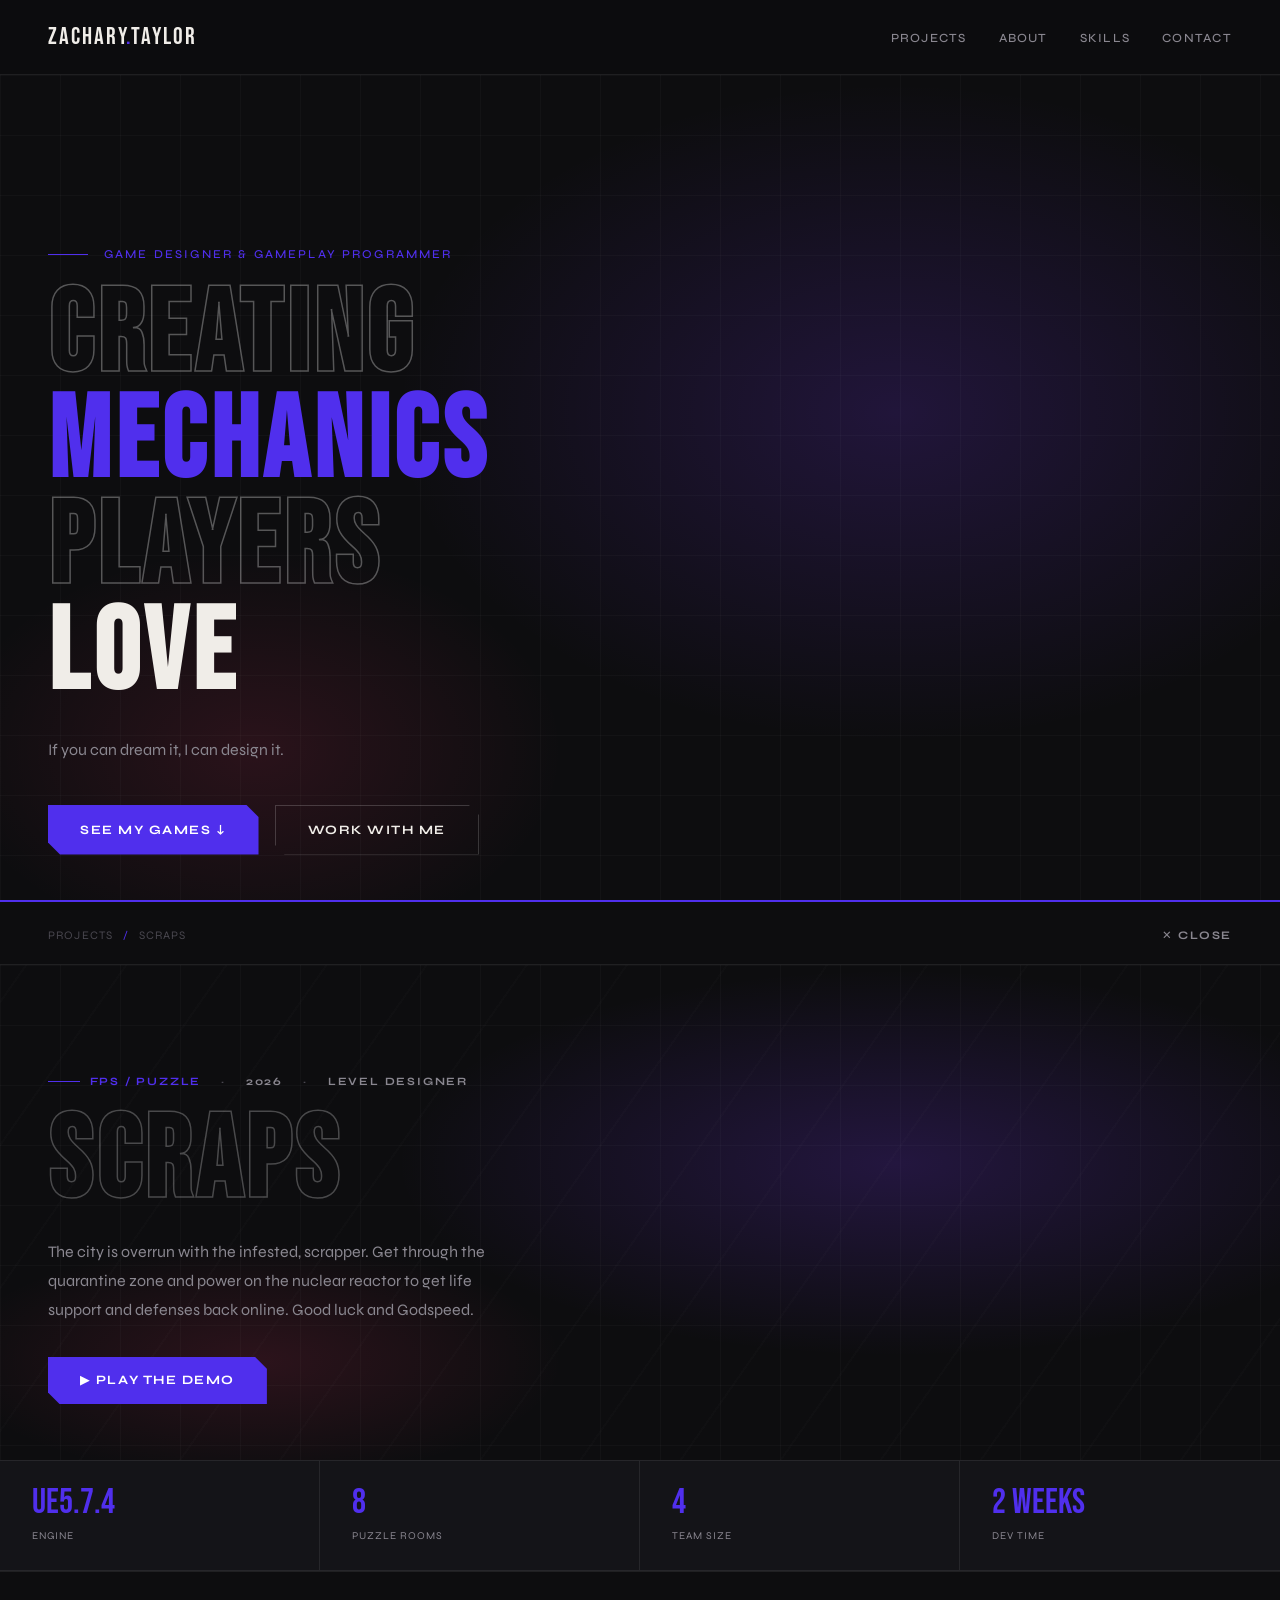
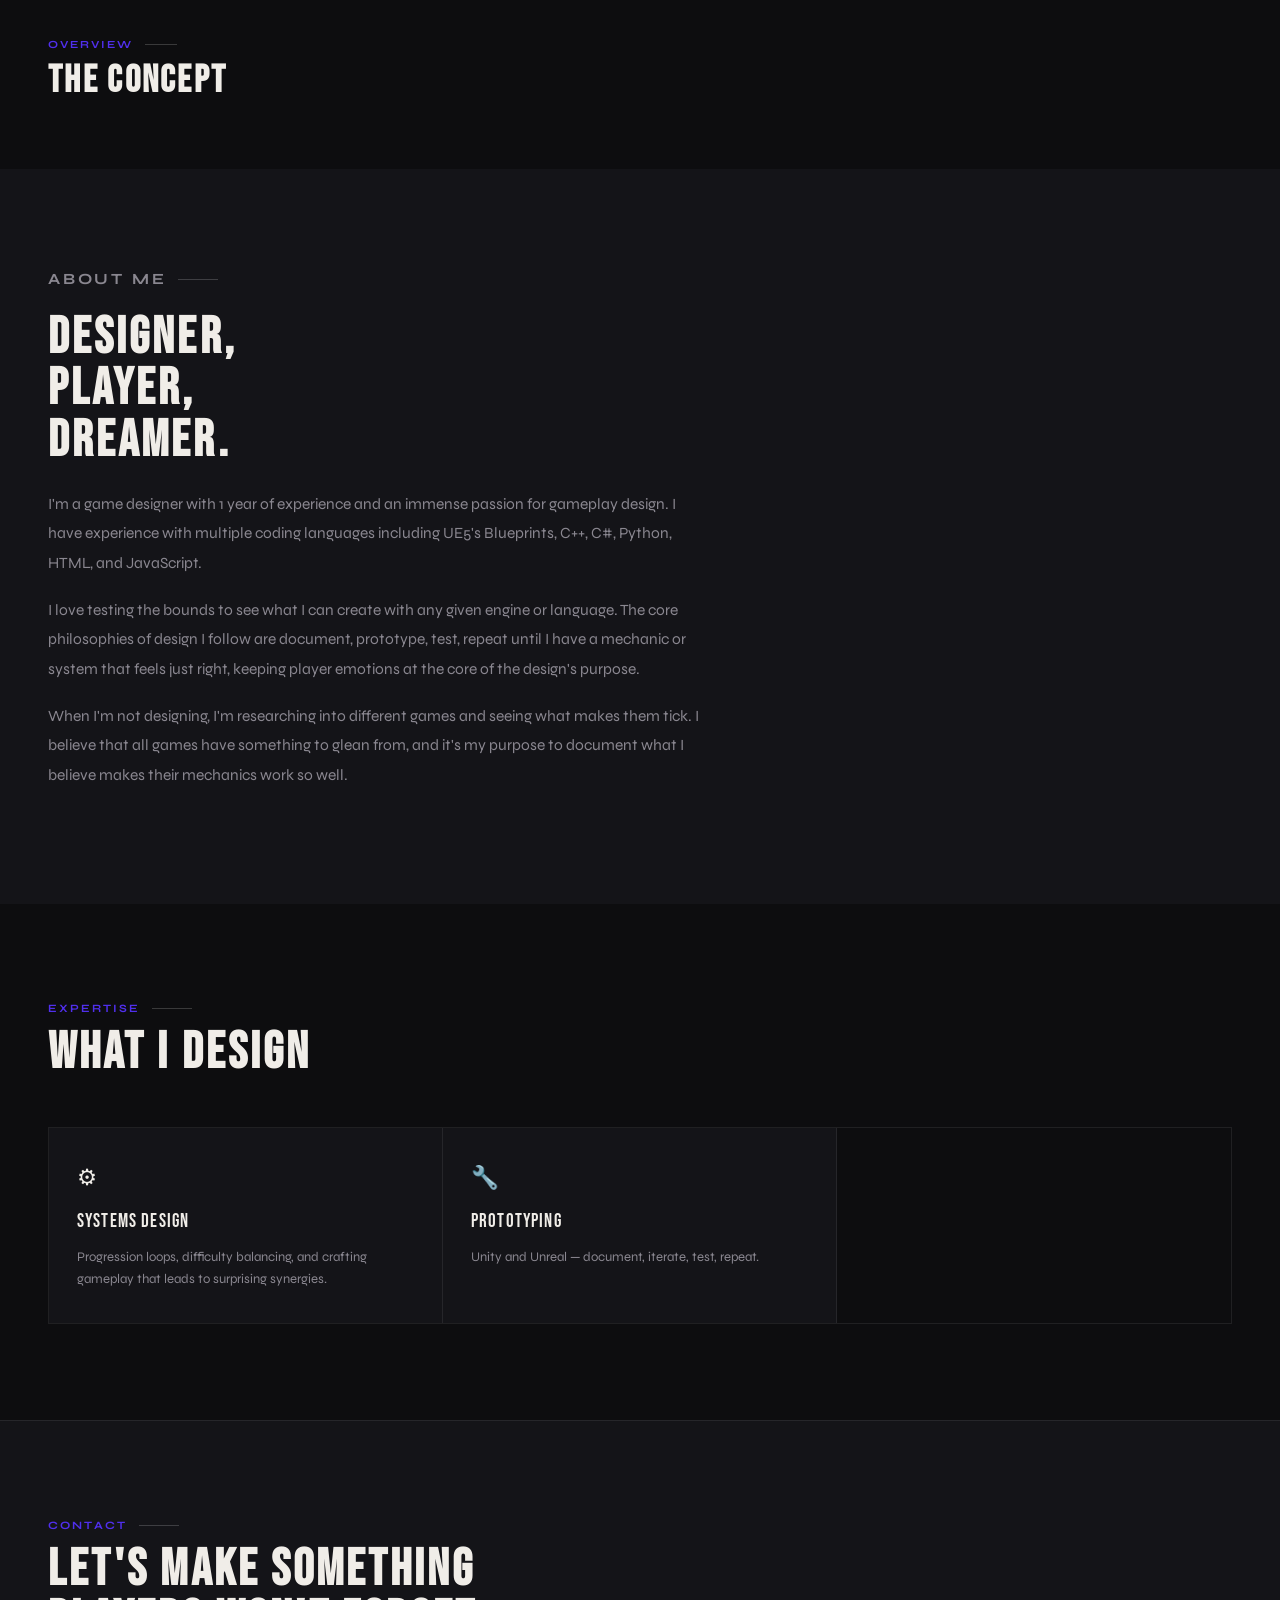
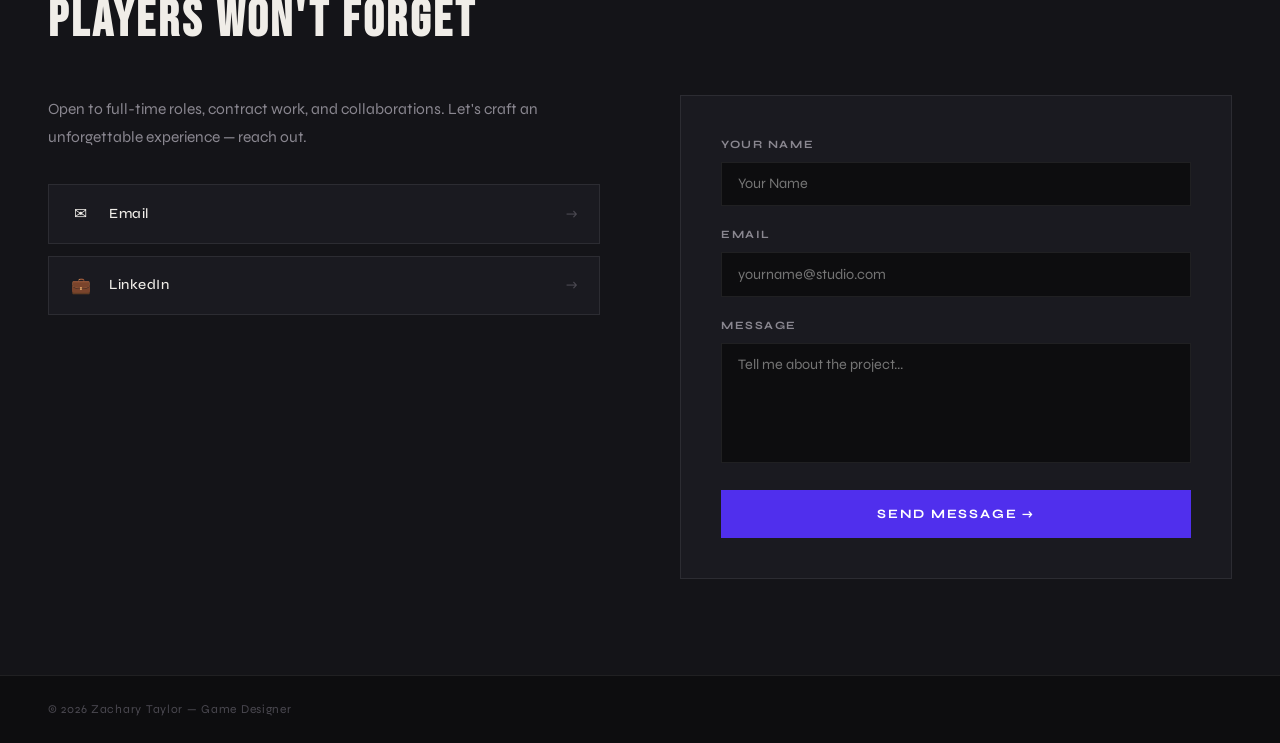
==== index.html @ e4857c9b "Testing forum submission so I know it doesnt redirect after a successful submission. Test 2." ====
<!DOCTYPE html>
<html lang="en">
<head>
  <meta charset="UTF-8" />
  <meta name="viewport" content="width=device-width, initial-scale=1.0" />
  <title>Zachary Taylor — Game Designer</title>
  <link rel="preconnect" href="https://fonts.googleapis.com" />
  <link rel="preconnect" href="https://fonts.gstatic.com" crossorigin />
  <link href="https://fonts.googleapis.com/css2?family=Bebas+Neue&family=Syne:wght@400;500;700&display=swap" rel="stylesheet" />
  <link rel="stylesheet" href="./css/style.css">
</head>

<body>

<!-- NAV -->
<nav>
  <a class="nav-logo" href="#">ZACHARY<span>.</span>TAYLOR</a>
  <ul class="nav-links">
    <li><a href="#projects">Projects</a></li>
    <li><a href="#about">About</a></li>
    <li><a href="#skills">Skills</a></li>
    <li><a href="#contact">Contact</a></li>
  </ul>
</nav>

<!-- HERO -->
<section class="hero" style="padding-top:0;">
  <div class="hero-bg"></div>
  <div class="hero-grid"></div>
  <div class="hero-content">
    <p class="hero-eyebrow">Game Designer &amp; Gameplay Programmer</p>
    <h1>
      <span class="outline">Creating</span><br>
      <span class="hi">Mechanics</span><br>
      <span class="outline">Players</span><br>
      Love
    </h1>
    <p class="hero-desc">If you can dream it, I can design it.</p>
    <div class="btn-row">
      <a href="#projects" class="btn btn-primary">See my games ↓</a>
      <a href="#contact" class="btn btn-outline">Work with me</a>
    </div>
  </div>
</section>

<!-- PROJECTS -->
<section id="projects">
  <p class="section-label">Selected work</p>
  <h2 class="section-title">Games &amp; Projects</h2>
  <!-- Example of a project [FEATURED] Proj-card types: Large or Small.
    <div class="projects-featured">
      <div class="proj-card large">
        <div class="proj-thumb pt1">
          <div class="proj-thumb-bg">🌌</div>
          <div class="proj-thumb-icon">🌌</div>

        </div>
        <div class="proj-info">
          <p class="proj-genre">Narrative RPG · 2024 · Lead Designer</p>
          <p class="proj-title">Veilborn Chronicles</p>
          <p class="proj-desc">An open-world narrative RPG with a branching dialogue system spanning 80,000 lines. Players shape a crumbling empire through diplomacy, war, and myth — every choice echoes forward.</p>
          <div class="proj-tags">
            <span class="proj-tag">Unity</span>
            <span class="proj-tag">Ink Scripting</span>
            <span class="proj-tag">Narrative Systems</span>
            <span class="proj-tag">PC / Console</span>
          </div>
      </div>
    </div>
    -->
  <div class="projects-featured">
    <div class="proj-card large" data-modal="scraps">
      <div class="proj-thumb pt1">
        <div class="proj-thumb-bg">
          <img src="./img/ScrapsTitleImg.jpeg" alt="Scraps Title Screen">
        </div>
        <div class="proj-thumb-icon"></div>
        <img src="./img/ScrapsTitleImg.jpeg" alt="Scraps Title Screen">
      </div>
      <div class="proj-info">
        <p class="proj-genre">FPS · 2026 · Level Designer</p>
        <p class="proj-title">Scraps</p>
        <p class="proj-desc">A first-person shooter that leads players through puzzle filled rooms where they must power on a nuclear facility to restore life to a wasteland afflicted city.</p>
        <div class="proj-tags">
          <span class="proj-tag">Unreal Engine 5.7.4</span>
          <span class="proj-tag">Blueprint Scripting</span>
          <span class="proj-tag">Puzzle Design</span>
          <span class="proj-tag">PC</span>
        </div>
      </div>
    </div>
  </div>
</section>

<!-- ABOUT -->
<section id="about">
  <div class="about-grid">
    <div class="about-text">
      <p class="section-label">About me</p>
      <h2 class="section-title" style="margin-bottom:1.5rem;">Designer,<br>player,<br>dreamer.</h2>
      <p>I'm a game designer with 1 year of experience and an immense passion for gameplay design. I have experience with multiple coding languages including UE5's Blueprints, C++, C#, Python, HTML, and JavaScript.</p>
      <p>I love testing the bounds to see what I can create with any given engine or language. The core philosophies of design I follow are document, prototype, test, repeat until I have a mechanic or system that feels just right, keeping player emotions at the core of the design's purpose.</p>
      <p>When I'm not designing, I'm researching into different games and seeing what makes them tick. I believe that all games have something to glean from, and it's my purpose to document what I believe makes their mechanics work so well.</p>
    </div>
    <div>
      <!-- Stats, try and find something to fill this out with for now.
      <div class="stats-row">
        <div class="stat"><span class="stat-num">6+</span><span class="stat-label">Years in games</span></div>
        <div class="stat"><span class="stat-num">14</span><span class="stat-label">Shipped titles</span></div>
        <div class="stat"><span class="stat-num">500k</span><span class="stat-label">Players reached</span></div>
        <div class="stat"><span class="stat-num">3</span><span class="stat-label">Industry awards</span></div>
      </div>
      -->
    </div>
  </div>
</section>

<!-- SKILLS -->
<section id="skills">
  <p class="section-label">Expertise</p>
  <h2 class="section-title">What I design</h2>
  <div class="skills-grid">
    <div class="skill-block">
      <span class="skill-icon">⚙️</span>
      <p class="skill-name">Systems Design</p>
      <p class="skill-desc">Progression loops, difficulty balancing, and crafting gameplay that leads to surprising synergies.</p>
    </div>
    <div class="skill-block">
      <span class="skill-icon">🔧</span>
      <p class="skill-name">Prototyping</p>
      <p class="skill-desc">Unity and Unreal — document, iterate, test, repeat.</p>
    </div>
  </div>
</section>

<!-- CONTACT -->
<section id="contact">
  <p class="section-label">Contact</p>
  <h2 class="section-title">Let's make something<br>players won't forget</h2>
  <div class="contact-inner">
    <div>
      <p class="contact-desc">Open to full-time roles, contract work, and collaborations. Let's craft an unforgettable experience — reach out.</p>
      <div class="contact-links">
        <a href="mailto:taylor.zachary1213@gmail.com" class="contact-link">
          <span class="contact-link-icon">✉️</span>
          <span class="contact-link-label">Email</span>
          <span class="contact-link-arrow">→</span>
        </a>
        <a href="https://www.linkedin.com/in/zachary-taylor-gamedes" target="_blank" class="contact-link">
          <span class="contact-link-icon">💼</span>
          <span class="contact-link-label">LinkedIn</span>
          <span class="contact-link-arrow">→</span>
        </a>
        <!-- TODO: CREATE RESUME
        <a href="#" class="contact-link">
          <span class="contact-link-icon">📄</span>
          <span class="contact-link-label">Download résumé</span>
          <span class="contact-link-arrow">→</span>
        </a>
        -->
      </div>
    </div>
    <form id="contact-form" action="https://formspree.io/f/xbdqvzgo" method="POST" class="contact-form">
      <div class="form-group">
        <label class="form-label">Your Name</label>
        <input type="text" name="name" class="form-input" placeholder="Your Name" required />
      </div>
      <div class="form-group">
        <label class="form-label">Email</label>
        <input type="email" name="email" class="form-input" placeholder="yourname@studio.com" required />
      </div>
      <div class="form-group">
        <label class="form-label">Message</label>
        <textarea name="message" class="form-textarea" placeholder="Tell me about the project..."></textarea>
      </div>
      <button type="submit" class="form-submit">Send message →</button>
    </form>
  </div>
</section>

<footer>
  <span>© 2026 Zachary Taylor — Game Designer</span>
</footer>

<!-- ══════════════════════════════════════
     PROJECT MODAL — SCRAPS
     To add another project modal:
     1. Duplicate this block, change id="modal-scraps" to id="modal-yourproject"
     2. Add data-modal="yourproject" to its .proj-card
     3. Edit the content inside
════════════════════════════════════════ -->
<div class="proj-modal-backdrop" id="modal-backdrop"></div>

<div class="proj-modal" id="modal-scraps" role="dialog" aria-modal="true" aria-label="Scraps project case study">
  <div class="proj-modal-panel">

    <!-- Sticky close handle -->
    <div class="modal-handle" id="modal-handle-scraps">
      <div class="modal-handle-inner">
        <div class="modal-breadcrumb">Projects <span>/</span> Scraps</div>
        <button class="modal-close-btn" aria-label="Close project">✕ Close</button>
      </div>
    </div>

    <div class="modal-content">

      <!-- HERO -->
      <div class="modal-hero">
        <div class="modal-hero-bg"></div>
        <div class="modal-hero-grid"></div>
        <div class="modal-hero-stripes"></div>
        <div class="modal-hero-content">
          <div class="modal-hero-meta">
            <span class="m-tag">FPS / Puzzle</span>
            <span style="color:var(--ink-faint)">·</span>
            <span>2026</span>
            <span style="color:var(--ink-faint)">·</span>
            <span>Level Designer</span>
          </div>
          <h2 class="modal-title">
            <span class="outline">Scraps</span>
          </h2>
          <p class="modal-tagline">The city is overrun with the infested, scrapper. Get through the quarantine zone and power on the nuclear reactor to get life support and defenses back online. Good luck and Godspeed.</p>
          <div class="btn-row">
            <a href="https://github.com/SaltBySeries/ZMTaylor1PortfolioWebsite/releases/download/v1.0/TeamHowlite_23_728PM.Zachary.Taylor.zip" target="_blank" rel="noopener noreferrer" class="btn btn-primary">▶ Play the Demo</a>
          </div>
        </div>
      </div>

      <!-- STATS -->
      <div class="modal-stats">
        <div class="modal-stat"><span class="modal-stat-num">UE5.7.4</span><span class="modal-stat-label">Engine</span></div>
        <div class="modal-stat"><span class="modal-stat-num">8</span><span class="modal-stat-label">Puzzle Rooms</span></div>
        <div class="modal-stat"><span class="modal-stat-num">4</span><span class="modal-stat-label">Team Size</span></div>
        <div class="modal-stat"><span class="modal-stat-num">2 weeks</span><span class="modal-stat-label">Dev Time</span></div>
      </div>

      <!-- OVERVIEW -->
      <div class="modal-section">
        <p class="modal-section-label">Overview</p>
        <h3 class="modal-section-title">The Concept</h3>
        <div class="modal-overview-grid">
          <div class="modal-overview-body">
            <p>Scraps is a first-person shooter game that is set in a zombie apocalypse. Society has fallen, and it is up to the scrapper to reclaim the wastes. This level takes the scrapper
            through the city and quarantine zone in order to re-power the defenses and life support. Once the city's nuclear power plant is back up and operational, the scrapper can move onto their
            next assignment and the city will be ready for re-population.</p>
          </div>
          <div>
            <p class="modal-info-key">Role</p>
            <p class="modal-info-val">Level Designer · Blueprint Scripter</p>
            <p class="modal-info-key">Platform</p>
            <p class="modal-info-val">PC (Windows)</p>
            <p class="modal-info-key">Engine</p>
            <p class="modal-info-val">Unreal Engine 5.7.4</p>
            <p class="modal-info-key">Tools & Tech</p>
            <div class="modal-tag-list">
              <span class="modal-tag">UE5 Blueprints</span>
              <span class="modal-tag">FAB</span>
              <span class="modal-tag">Puzzle Design</span>
            </div>
            <br>
            <p class="modal-info-key">Status</p>
            <p class="modal-info-val" style="color:var(--accent)">● Finished</p>
          </div>
        </div>
      </div>

      <!-- VIDEO EMBED -->
      <div class="modal-section">
        <p class="modal-section-label">Gameplay</p>
        <h3 class="modal-section-title">See It In Action</h3>
        <div class="modal-video">
          <video width="100%" controls>
            <source src="https://media.githubusercontent.com/media/SaltBySeries/ZMTaylor1PortfolioWebsite/main/video/YTDown_YouTube_Team-Howlite-Scraps-Project-Beta-Gamepla_Media_nFrz3MLKmtU_001_1080p.mp4" type="video/mp4">
          </video>
        </div>
      </div><!-- closes modal-section video -->

      <!-- DESIGN PILLARS -->
      <div class="modal-section alt">
        <p class="modal-section-label">Design</p>
        <h3 class="modal-section-title">Design Pillars</h3>
        <div class="modal-pillars">
          <div class="modal-pillar" data-num="01">
            <span class="modal-pillar-icon">🧩</span>
            <p class="modal-pillar-name">Puzzle Design</p>
            <p class="modal-pillar-desc">Puzzles are introduced in a safe, enclosed environment. Players are allowed to explore, experiment and learn from their mistakes. We opted for leading lines to guide the player, wires that connected different devices and lit up slowly when powered. This ensured that players left feeling clever as they work through more complex challenges.</p>
          </div><!-- closes modal-pillar 01 -->
          <div class="modal-pillar" data-num="02">
            <span class="modal-pillar-icon">🖼️</span>
            <p class="modal-pillar-name">Level Design</p>
            <p class="modal-pillar-desc">We used leading lines and zombie "breadcrumbs" to lead the player from objective to objective and ensure that players could not become lost when entering into another objective zone. Zombies helped guide the player to the correct puzzle while leading line wires were implemented to assist with the puzzle clarity.</p>
          </div><!-- closes modal-pillar 02 -->
        </div><!-- closes modal-pillars -->
      </div><!-- closes modal-section alt -->

      <!-- PROCESS -->
      <div class="modal-section">
        <p class="modal-section-label">Process</p>
        <h3 class="modal-section-title">How It Was Built</h3>
        <div class="process-steps">

          <div class="step">
            <div class="step-header">
              <div class="step-num">01</div>
              <div class="step-content">
                <p class="step-title">Concept & Documentation</p>
              </div>
              <span class="step-arrow">&#8250;</span>
            </div>
            <div class="step-drawer">
              <div class="step-drawer-inner">
                <div class="step-drawer-content">
                  <p class="step-body-text">After looking through the creative vision, the first steps we took were
                  to think about the mechanics that we wanted to design for our puzzles. Then, we designed our map
                  to both support the creative vision and how our puzzles might interact with the world.</p>
                  <div class="step-subcategories">

                    <div class="subcategory">
                      <p class="subcategory-title">Overworld Map</p>
                      <p class="subcategory-desc">General flow of how the level should progress. </p>
                      <div class="subcategory-images">
                        <img src="./img/OverworldMapScraps.png" alt="Overworld map">
                      </div>
                      <p class="subcategory-desc">NOTE: The military zone
                        ended up getting scrapped due to time constraints, leading to a more heavily fortified quarantine
                        zone with militaristic outposts.</p>
                    </div>

                    <div class="subcategory">
                      <p class="subcategory-title">Flowchart</p>
                      <p class="subcategory-desc">Player progression and puzzle dependency flowchart.</p>
                      <p>Level Start Flow Chart</p>
                      <div class="subcategory-images">
                        <img src="./img/LevelStartScraps.png" alt="Level Start">
                      </div>
                      <p>Quarantine Zone</p>
                      <div class="subcategory-images">
                        <img src="./img/QuarantineZoneScraps.png" alt="Quarantine Zone">
                      </div>
                      <p>Reactor Zone</p>
                      <div class="subcategory-images">
                        <img src="./img/ReactorZoneScraps.png" alt="Reactor Zone">
                      </div>
                    </div> <!-- Flowchart -->
                    <div class="subcategory">
                      <p class="subcategory-title">Bubblemap</p>
                      <p class="subcategory-desc">Player progression and level flow.</p>
                      <div class="subcategory-images">
                        <img src="./img/BubblemapTop.png" alt="BubblemapTop">
                      </div>
                      <div class="subcategory-images">
                        <img src="./img/BubblemapBottom.png" alt="BubblemapBottom">
                      </div>
                    </div><!-- Bubblemap -->
                  </div><!-- closes step-subcategories -->
                </div><!-- closes step-drawer-content -->
              </div><!-- closes step-drawer-inner -->
            </div><!-- closes step-drawer -->
          </div><!-- closes step 01 -->
        <div class="step">
          <div class="step-header">
            <div class="step-num">02</div>
            <div class="step-content">
              <p class="step-title">Blockout</p>
            </div>
            <span class="step-arrow">&#8250;</span>
          </div>
          <div class="step-drawer">
            <div class="step-drawer-inner">
              <div class="step-drawer-content">
                <p class="step-body-text">Blocking out the level took up most of our development time, and we had to adopt varying strategies to ensure we could get the full level made in 4 days. We ended up having to scrap portions of our project due to time constraints, but overall finished with a consistent and believable level flow.</p>
                <div class="step-subcategories">

                  <div class="subcategory">
                    <p class="subcategory-title">Alpha</p>
                    <p class="subcategory-desc">Progress of Alpha Screenshot</p>
                    <div class="subcategory-images">
                      <img src="./img/AlphaScreenshot.png" alt="Alpha Screenshot">
                    </div>
                  </div>

                  <div class="subcategory">
                    <p class="subcategory-title">Beta</p>
                    <p class="subcategory-desc">Progress of Beta</p>
                    <div class="subcategory-images">
                      <img src="./img/BetaScreenshotScraps.png" alt="Beta Screenshot">
                    </div>
                  </div>

                </div>
              </div>
            </div>
          </div>
        </div>
    <div class="step">
      <div class="step-header">
        <div class="step-num">03</div>
        <div class="step-content">
          <p class="step-title">Blueprinting Systems and Game Mechanics</p>
        </div>
        <span class="step-arrow">&#8250;</span>
      </div>
      <div class="step-drawer">
        <div class="step-drawer-inner">
          <div class="step-drawer-content">
            <p class="step-body-text">This month I was tasked with creating a power-based mechanic to complement our level design within the scope and creative vision we were given. Throughout my time developing these mechanics, I gained a better understanding of blueprint communication and learned how to properly scale a mechanic to make it more modular. Listed below are mechanics I have developed in 3 days from conception to full implementation. </p>
            <div class="step-subcategories">

              <div class="subcategory">
                <p class="subcategory-title">Powerbox</p>
                <p class="subcategory-desc">Screenshot of the event graph</p>
                <div class="subcategory-images">
                  <img src="#" alt="Overworld map">
                </div>
              </div>

              <div class="subcategory">
                <p class="subcategory-title">Battery Panel</p>
                <p class="subcategory-desc">Screenshot of the event graph</p>
                <div class="subcategory-images">
                  <img src="#" alt="Flowchart">
                </div>
              </div>

              <div class="subcategory">
                <p class="subcategory-title">Battery Charger</p>
                <p class="subcategory-desc">Screenshot of the event graph</p>
                <div class="subcategory-images">
                  <img src="#" alt="Flowchart">
                </div>
              </div>

              <div class="subcategory">
                <p class="subcategory-title">Keycard Reader</p>
                <p class="subcategory-desc">Screenshot of the event graph</p>
                <div class="subcategory-images">
                  <img src="#" alt="Flowchart">
                </div>
              </div>

            </div><!-- closes step-subcategories -->
          </div><!-- closes step-drawer-content -->
        </div><!-- closes step-drawer-inner -->
      </div><!-- closes step-drawer -->
    </div><!-- closes step 03 -->

          <div class="step">
            <div class="step-header">
              <div class="step-num">04</div>
              <div class="step-content">
                <p class="step-title">Playtesting and Iteration</p>
              </div>
              <span class="step-arrow">&#8250;</span>
            </div>
            <div class="step-drawer">
              <div class="step-drawer-inner">
                <div class="step-drawer-content">
                  <p class="step-body-text">Playtesting and iteration is the key foundation to any good game...</p>
                  <div class="step-subcategories">

                    <div class="subcategory">
                      <p class="subcategory-title">Alpha Playtest Feedback</p>
                      <p class="subcategory-desc">Initially, we thought the game was in an alright state...</p>
                      <div class="slideshow" data-slideshow="alpha">
                        <div class="slideshow-track">
                          <img src="#" alt="Alpha screenshot 1" class="active">
                          <img src="#" alt="Alpha screenshot 2">
                          <img src="#" alt="Alpha screenshot 3">
                          <img src="#" alt="Alpha screenshot 4">
                          <img src="#" alt="Alpha screenshot 5">
                          <img src="#" alt="Alpha screenshot 6">
                          <img src="#" alt="Alpha screenshot 7">
                          <img src="#" alt="Alpha screenshot 8">
                          <img src="#" alt="Alpha screenshot 9">
                          <img src="#" alt="Alpha screenshot 10">
                        </div>
                        <button class="slideshow-btn prev" aria-label="Previous">‹</button>
                        <button class="slideshow-btn next" aria-label="Next">›</button>
                        <div class="slideshow-counter"></div>
                        <div class="slideshow-caption"></div>
                        <div class="slideshow-dots"></div>
                      </div><!-- closes slideshow alpha -->
                    </div><!-- closes subcategory alpha -->

                    <div class="subcategory">
                      <p class="subcategory-title">Beta Playtest Feedback</p>
                      <p class="subcategory-desc">Beta playtest feedback mostly discussed visual errors...</p>
                      <div class="slideshow" data-slideshow="beta">
                        <div class="slideshow-track">
                          <img src="#" alt="Beta screenshot 1" class="active">
                          <img src="#" alt="Beta screenshot 2">
                          <img src="#" alt="Beta screenshot 3">
                          <img src="#" alt="Beta screenshot 4">
                          <img src="#" alt="Beta screenshot 5">
                          <img src="#" alt="Beta screenshot 6">
                          <img src="#" alt="Beta screenshot 7">
                          <img src="#" alt="Beta screenshot 8">
                          <img src="#" alt="Beta screenshot 9">
                          <img src="#" alt="Beta screenshot 10">
                        </div>
                        <button class="slideshow-btn prev" aria-label="Previous">‹</button>
                        <button class="slideshow-btn next" aria-label="Next">›</button>
                        <div class="slideshow-counter"></div>
                        <div class="slideshow-caption"></div>
                        <div class="slideshow-dots"></div>
                      </div><!-- closes slideshow beta -->
                    </div><!-- closes subcategory beta -->

                    <div class="subcategory">
                      <p class="subcategory-title">Top Down Map</p>
                      <div class="subcategory-images">
                        <img src="#" alt="Top Down Map Screenshot">
                      </div>
                    </div><!-- closes subcategory top down -->

                  </div><!-- closes step-subcategories -->
                </div><!-- closes step-drawer-content -->
              </div><!-- closes step-drawer-inner -->
            </div><!-- closes step-drawer -->
          </div><!-- closes step 04 -->

        </div><!-- closes process-steps -->
      </div><!-- closes modal-section process -->


      <!-- CHALLENGES -->
      <div class="modal-section alt">
        <p class="modal-section-label">Challenges</p>
        <h3 class="modal-section-title">Problems & Solutions</h3>
        <div class="modal-challenges">
          <div class="modal-challenge">
            <div class="modal-ch-left">
              <p class="modal-ch-tag p">Problem</p>
              <p class="modal-ch-title">Puzzle Design</p>
              <p class="modal-ch-body">Communicating to the player what different mechanics power what and go where without directly telling the player led to some challenge and frustration.</p>
            </div>
            <div class="modal-ch-right">
              <p class="modal-ch-tag s">Solution</p>
              <p class="modal-ch-title">Split up areas into smaller sections</p>
              <p class="modal-ch-body">Splitting up the level into smaller areas allows players to have a more distinct realization of the bounds of the puzzle. They won't be expected to go out of their way for puzzle elements and reduces frustration.</p>
            </div>
          </div>
          <div class="modal-challenge">
            <div class="modal-ch-left">
              <p class="modal-ch-tag p">Problem</p>
              <p class="modal-ch-title">Starting Level Design</p>
              <p class="modal-ch-body">Levels are difficult to create, starting them on a blank canvas can be intimidating and difficult to fully imagine.</p>
            </div>
            <div class="modal-ch-right">
              <p class="modal-ch-tag s">Solution</p>
              <p class="modal-ch-title">Design the floorplans with basic furniture and identifiable features.</p>
              <p class="modal-ch-body">We found out that creating the floor plan allowed us to have a more distinct realization about how specific areas will flow. It also allowed us to have a sense of scale when navigating around without committing too many resources for iteration.</p>
            </div>
          </div>
        </div>
      </div>

      <!-- OUTCOMES -->
      <div class="modal-section">
        <p class="modal-section-label">Outcomes</p>
        <h3 class="modal-section-title">What I Learned</h3>
        <div class="modal-outcomes">
          <div class="modal-outcome">
            <span class="modal-outcome-icon">🖼️</span>
            <p class="modal-outcome-title">Level Layout</p>
            <p class="modal-outcome-body">The level layout shifted and molded over time, scrapping ambitious ideas due to time constraints and having to iterate the transitions between different segments. I learned how to re-design areas to create realistic transitions when different parts of the level are scrapped.</p>
          </div>
          <div class="modal-outcome">
            <span class="modal-outcome-icon">📡</span>
            <p class="modal-outcome-title">Blueprint Communication</p>
            <p class="modal-outcome-body">When I began the project, I did not have a good level idea about how I should structure the mechanics and create the blueprints to my desired systems. This led to unnecessary parent blueprints and refactoring code to pivot to a more efficient communication method. My main takeaway from this experience was to document and plan out systems before implementing them into the project.</p>
          </div>
          <div class="modal-outcome">
            <span class="modal-outcome-icon">🖧</span>
            <p class="modal-outcome-title">Team Dynamics</p>
            <p class="modal-outcome-body">Teamwork is a push and pull system and unexpected situations arise that require adaptation and pivoting. The most challenging aspect I had to adapt to was the differing workflows and mindsets that melded together. Some liked to work consistently every day, while others preferred to work in burst sessions when the deadline was approaching. I had to learn to manage my mindset while adapting to these differing workflows.</p>
          </div>
          <div class="modal-outcome">
            <span class="modal-outcome-icon">📥</span>
            <p class="modal-outcome-title">Deadlines</p>
            <p class="modal-outcome-body">It's very important to understand the amount of work there is to do and how much time there is to finish. I quickly realized that I would have to dedicate at least 4 hours of my time per day in order to keep a consistent pace that met with deadline requirements.</p>
          </div>
        </div>
      </div>
    </div>
  </div>
</div>

      <!-- LIGHTBOX -->
      <div class="lightbox-backdrop" id="lightbox">
        <button class="lightbox-close">✕ Close</button>
        <img src="#" alt="" id="lightbox-img">
      </div><!-- closes lightbox -->

      <script>
  // ── MODAL SYSTEM ──
  // Opens any modal whose id matches data-modal="X" on a proj-card → id="modal-X"

  const backdrop = document.getElementById('modal-backdrop');

  function openModal(id) {
    const modal = document.getElementById('modal-' + id);
    if (!modal) return;
    backdrop.classList.add('open');
    modal.classList.add('open');
    document.body.style.overflow = 'hidden';
    // Scroll modal panel to top
    modal.querySelector('.proj-modal-panel').scrollTop = 0;
  }

  function closeAllModals() {
    document.querySelectorAll('.proj-modal.open').forEach(m => m.classList.remove('open'));
    backdrop.classList.remove('open');
    document.body.style.overflow = '';
  }

  // Card click → open
  document.querySelectorAll('.proj-card[data-modal]').forEach(card => {
    card.addEventListener('click', () => openModal(card.dataset.modal));
  });

  // Backdrop click → close
  backdrop.addEventListener('click', closeAllModals);

  // Close buttons
  document.querySelectorAll('.modal-close-btn').forEach(btn => {
    btn.addEventListener('click', closeAllModals);
  });

  // Escape key → close
  document.addEventListener('keydown', e => {
    if (e.key === 'Escape') closeAllModals();
  });

  // ── ACCORDION ──
  document.querySelectorAll('.step').forEach(step => {
    step.querySelector('.step-header').addEventListener('click', () => {
      const isOpen = step.classList.contains('open');
      // Close all steps first
      document.querySelectorAll('.step').forEach(s => s.classList.remove('open'));
      // Open clicked one if it wasn't already open
      if (!isOpen) step.classList.add('open');
    });
  });

  // ── LIGHTBOX ──
  const lightbox = document.getElementById('lightbox');
  const lightboxImg = document.getElementById('lightbox-img');

  document.querySelectorAll('.subcategory-images img').forEach(img => {
    img.addEventListener('click', () => {
      lightboxImg.src = img.src;
      lightboxImg.alt = img.alt;
      lightbox.classList.add('open');
      document.body.style.overflow = 'hidden';
    });
  });

  lightbox.addEventListener('click', (e) => {
    if (e.target === lightboxImg) return; // clicking image itself won't close
    lightbox.classList.remove('open');
    document.body.style.overflow = '';
  });

  document.querySelector('.lightbox-close').addEventListener('click', () => {
    lightbox.classList.remove('open');
    document.body.style.overflow = '';
  });

  // ── SLIDESHOW ──
  document.querySelectorAll('.slideshow').forEach(slideshow => {
    const track = slideshow.querySelector('.slideshow-track');
    const images = [...track.querySelectorAll('img')];
    const prevBtn = slideshow.querySelector('.slideshow-btn.prev');
    const nextBtn = slideshow.querySelector('.slideshow-btn.next');
    const counter = slideshow.querySelector('.slideshow-counter');
    const caption = slideshow.querySelector('.slideshow-caption');
    const dotsContainer = slideshow.querySelector('.slideshow-dots');

    let current = 0;

    // Build dots
    images.forEach((_, i) => {
      const dot = document.createElement('button');
      dot.classList.add('slideshow-dot');
      if (i === 0) dot.classList.add('active');
      dot.addEventListener('click', () => goTo(i));
      dotsContainer.appendChild(dot);
    });

    const dots = [...dotsContainer.querySelectorAll('.slideshow-dot')];

    function update() {
      images.forEach((img, i) => img.classList.toggle('active', i === current));
      dots.forEach((dot, i) => dot.classList.toggle('active', i === current));
      counter.textContent = `${current + 1} / ${images.length}`;
      caption.textContent = images[current].alt || '';
    }

    function goTo(index) {
      current = (index + images.length) % images.length;
      update();
    }

    prevBtn.addEventListener('click', () => goTo(current - 1));
    nextBtn.addEventListener('click', () => goTo(current + 1));

    // Click image to lightbox
    images.forEach(img => {
      img.addEventListener('click', () => {
        lightboxImg.src = img.src;
        lightboxImg.alt = img.alt;
        lightbox.classList.add('open');
        document.body.style.overflow = 'hidden';
      });
    });

    // Keyboard navigation when hovering
    slideshow.addEventListener('keydown', e => {
      if (e.key === 'ArrowLeft') goTo(current - 1);
      if (e.key === 'ArrowRight') goTo(current + 1);
    });

    update();
  });

  // ── CONTACT FORM ──
  const contactForm = document.getElementById('contact-form');
  if (contactForm) {
    contactForm.addEventListener('submit', async (e) => {
      e.preventDefault();
      const btn = contactForm.querySelector('.form-submit');
      btn.textContent = 'Sending...';
      try {
        const data = new FormData(contactForm);
        const response = await fetch(contactForm.action, {
          method: 'POST',
          body: data,
          headers: { 'Accept': 'application/json' }
        });
        if (response.ok) {
          contactForm.reset();
          btn.textContent = 'Message sent ✓';
        } else {
          btn.textContent = 'Something went wrong, try again';
        }
      } catch (err) {
        btn.textContent = 'Something went wrong, try again';
      }
    });
  }
</script>
</body>
</html>
---- css/style.css ----
*, *::before, *::after { box-sizing: border-box; margin: 0; padding: 0; }

:root {
  --bg:        #0D0D0F;
  --surface:   #141418;
  --surface2:  #1A1A20;
  --border:    rgba(255,255,255,0.08);
  --border-hi: rgba(255,255,255,0.18);
  --ink:       #F0EDE8;
  --ink-muted: #8A8790;
  --ink-faint: #4A4850;
  --accent: #502fed;
  --accent2:   #FF3A6E;
  --display:   'Bebas Neue', Impact, sans-serif;
  --sans:      'Syne', system-ui, sans-serif;
}

html { scroll-behavior: smooth; }

body {
  font-family: var(--sans);
  background: var(--bg);
  color: var(--ink);
  font-size: 16px;
  line-height: 1.6;
  -webkit-font-smoothing: antialiased;
}

/* NAV */
nav {
  position: sticky; top: 0; z-index: 100;
  display: flex; align-items: center; justify-content: space-between;
  padding: 1.1rem 3rem;
  background: rgba(13,13,15,0.9);
  backdrop-filter: blur(12px);
  border-bottom: 1px solid var(--border);
}
.nav-logo {
  font-family: var(--display); font-size: 1.5rem;
  color: var(--ink); text-decoration: none; letter-spacing: 0.08em;
}
.nav-logo span { color: var(--accent); }
.nav-links { display: flex; gap: 2rem; list-style: none; }
.nav-links a {
  font-size: 0.78rem; font-weight: 500; color: var(--ink-muted);
  text-decoration: none; letter-spacing: 0.1em; text-transform: uppercase;
  transition: color 0.2s;
}
.nav-links a:hover { color: var(--accent); }

/* HERO */
.hero {
  min-height: calc(100vh - 56px);
  display: flex; flex-direction: column; justify-content: flex-end;
  padding: 0 3rem 4rem;
  position: relative; overflow: hidden;
}
.hero-bg {
  position: absolute; inset: 0; z-index: 0;
  background:
    radial-gradient(ellipse 60% 60% at 70% 40%, rgba(124,58,255,0.18) 0%, transparent 65%),
    radial-gradient(ellipse 40% 40% at 20% 80%, rgba(255,58,110,0.12) 0%, transparent 60%);
}
.hero-grid {
  position: absolute; inset: 0; z-index: 0;
  background-image:
    linear-gradient(rgba(255,255,255,0.025) 1px, transparent 1px),
    linear-gradient(90deg, rgba(255,255,255,0.025) 1px, transparent 1px);
  background-size: 60px 60px;
}
.hero-content { position: relative; z-index: 1; max-width: 900px; }
.hero-eyebrow {
  font-size: 0.75rem; font-weight: 500; letter-spacing: 0.18em;
  text-transform: uppercase; color: var(--accent);
  margin-bottom: 1.25rem;
  display: flex; align-items: center; gap: 1rem;
}
.hero-eyebrow::before { content: ''; display: block; width: 2.5rem; height: 1px; background: var(--accent); }
h1 {
  font-family: var(--display);
  font-size: clamp(4.5rem, 9vw, 9rem);
  line-height: 0.92; letter-spacing: 0.04em;
  margin-bottom: 1.75rem; text-transform: uppercase;
}
h1 .outline { -webkit-text-stroke: 1.5px rgba(255,255,255,0.3); color: transparent; }
h1 .hi { color: var(--accent); }
.hero-desc {
  font-size: 1rem; color: var(--ink-muted); max-width: 48ch;
  line-height: 1.8; margin-bottom: 2.5rem;
}
.btn-row { display: flex; gap: 1rem; flex-wrap: wrap; }
.btn {
  padding: 0.85rem 2rem; font-family: var(--sans);
  font-size: 0.8rem; font-weight: 700; letter-spacing: 0.12em;
  text-transform: uppercase; cursor: pointer; text-decoration: none;
  transition: all 0.2s; display: inline-flex; align-items: center; gap: 0.6rem;
}
.btn-primary {
  background: var(--accent); color: #fff; border: none;
  clip-path: polygon(0 0, calc(100% - 12px) 0, 100% 12px, 100% 100%, 12px 100%, 0 calc(100% - 12px));
}
.btn-primary:hover { background: #6628e0; }
.btn-outline {
  background: transparent; color: var(--ink); border: 1px solid var(--border-hi);
  clip-path: polygon(0 0, calc(100% - 10px) 0, 100% 10px, 100% 100%, 10px 100%, 0 calc(100% - 10px));
}
.btn-outline:hover { border-color: var(--accent); color: var(--accent); }

/* SECTION */
section { padding: 6rem 3rem; }
.section-label {
  font-size: 0.7rem; font-weight: 700; letter-spacing: 0.18em;
  text-transform: uppercase; color: var(--accent);
  margin-bottom: 0.6rem;
  display: flex; align-items: center; gap: 0.75rem;
}
.section-label::after { content: ''; width: 2.5rem; height: 1px; background: var(--border-hi); }
.section-title {
  font-family: var(--display); font-size: clamp(2.5rem, 4vw, 4rem);
  line-height: 1.0; letter-spacing: 0.06em; text-transform: uppercase;
  margin-bottom: 3rem;
}

/* PROJECTS */
#projects { background: var(--bg); }
.projects-featured { display: grid; grid-template-columns: 1fr 1fr; gap: 1.5rem; margin-bottom: 1.5rem; }
.projects-row { display: grid; grid-template-columns: repeat(4, 1fr); gap: 1.5rem; }
.proj-card {
  position: relative; overflow: hidden; cursor: pointer;
  border: 1px solid var(--border); transition: border-color 0.25s, transform 0.25s;
  background: var(--surface);
}
.proj-card:hover { border-color: var(--accent); transform: translateY(-3px); }
.proj-card.large .proj-thumb {}
.proj-card.small .proj-thumb { height: 180px; }
.proj-thumb {
  display: flex; align-items: center; justify-content: center;
  position: relative; overflow: hidden; aspect-ratio: 16 / 9;
}

.proj-thumb img {
  width: 100%;
  height: 100%;
  object-fit: contain;
  background: #0D0D0F;
}

.proj-thumb-bg {
  position: absolute; inset: 0; display: flex; align-items: center; justify-content: center;
  font-size: 6rem; opacity: 0.12; filter: blur(3px);
}
.proj-thumb-icon { position: relative; z-index: 1; font-size: 3.5rem; }
.pt1 { background: linear-gradient(135deg, #1a0a2e, #2d1060); }
.pt2 { background: linear-gradient(135deg, #0a1220, #102050); }
.pt3 { background: linear-gradient(135deg, #1a0e0a, #3d1a0a); }
.pt4 { background: linear-gradient(135deg, #081a10, #0a3018); }
.pt5 { background: linear-gradient(135deg, #1a1a08, #302808); }
.pt6 { background: linear-gradient(135deg, #1a0a18, #300a28); }
.proj-info { padding: 1.1rem 1.25rem 1.25rem; }
.proj-genre {
  font-size: 0.68rem; font-weight: 700; letter-spacing: 0.14em;
  text-transform: uppercase; color: var(--accent); margin-bottom: 0.3rem;
}
.proj-title {
  font-family: var(--display); font-size: 1.4rem; letter-spacing: 0.05em;
  text-transform: uppercase; margin-bottom: 0.4rem; color: var(--ink);
}
.proj-card.small .proj-title { font-size: 1.1rem; }
.proj-desc { font-size: 0.82rem; color: var(--ink-muted); line-height: 1.65; }
.proj-tags { display: flex; gap: 0.5rem; flex-wrap: wrap; margin-top: 0.65rem; }
.proj-tag {
  font-size: 0.65rem; padding: 0.2rem 0.6rem; letter-spacing: 0.05em;
  border: 1px solid var(--border-hi); color: var(--ink-muted);
}

/* ABOUT */
#about { background: var(--surface); }
.about-grid { display: grid; grid-template-columns: 1.2fr 0.8fr; gap: 5rem; align-items: start; }
.about-text p { color: var(--ink-muted); line-height: 1.9; margin-bottom: 1.1rem; font-size: 0.97rem; }
.stats-row { display: grid; grid-template-columns: 1fr 1fr; gap: 1px; border: 1px solid var(--border); }
.stat { padding: 1.75rem 1.5rem; background: var(--surface2); }
.stat:nth-child(odd) { border-right: 1px solid var(--border); }
.stat:nth-child(1), .stat:nth-child(2) { border-bottom: 1px solid var(--border); }
.stat-num { font-family: var(--display); font-size: 3rem; letter-spacing: 0.05em; color: var(--accent); display: block; line-height: 1; }
.stat-label { font-size: 0.7rem; color: var(--ink-muted); text-transform: uppercase; letter-spacing: 0.1em; margin-top: 0.4rem; }

/* SKILLS */
#skills { background: var(--bg); }
.skills-grid { display: grid; grid-template-columns: repeat(3, 1fr); border: 1px solid var(--border); }
.skill-block {
  padding: 2rem 1.75rem; background: var(--surface);
  border-right: 1px solid var(--border); border-bottom: 1px solid var(--border);
}
.skill-block:nth-child(3n) { border-right: none; }
.skill-block:nth-last-child(-n+3) { border-bottom: none; }
.skill-icon { font-size: 1.4rem; margin-bottom: 0.75rem; display: block; }
.skill-name { font-family: var(--display); font-size: 1.2rem; letter-spacing: 0.06em; text-transform: uppercase; margin-bottom: 0.5rem; }
.skill-desc { font-size: 0.82rem; color: var(--ink-muted); line-height: 1.7; }

/* CONTACT */
#contact { background: var(--surface); border-top: 1px solid var(--border); }
.contact-inner { display: grid; grid-template-columns: 1fr 1fr; gap: 5rem; align-items: start; }
.contact-desc { color: var(--ink-muted); line-height: 1.85; margin-bottom: 2rem; font-size: 0.97rem; }
.contact-links { display: flex; flex-direction: column; gap: 0.75rem; }
.contact-link {
  display: flex; align-items: center; gap: 1rem; padding: 1rem 1.25rem;
  border: 1px solid var(--border); color: var(--ink); text-decoration: none;
  font-size: 0.875rem; font-weight: 500; transition: all 0.2s;
  background: var(--surface2); letter-spacing: 0.04em;
}
.contact-link:hover { border-color: var(--accent); color: var(--accent); background: rgba(124,58,255,0.06); }
.contact-link-icon { font-size: 1rem; width: 1.5rem; text-align: center; }
.contact-link-label { flex: 1; }
.contact-link-arrow { color: var(--ink-faint); transition: color 0.2s, transform 0.2s; }
.contact-link:hover .contact-link-arrow { color: var(--accent); transform: translateX(4px); }
.contact-form { background: var(--surface2); border: 1px solid var(--border); padding: 2.5rem; }
.form-group { margin-bottom: 1.25rem; }
.form-label {
  font-size: 0.7rem; letter-spacing: 0.14em; text-transform: uppercase;
  color: var(--ink-muted); display: block; margin-bottom: 0.5rem; font-weight: 700;
}
.form-input, .form-textarea {
  width: 100%; background: var(--bg); border: 1px solid var(--border);
  color: var(--ink); font-family: var(--sans); font-size: 0.9rem;
  padding: 0.8rem 1rem; outline: none; transition: border-color 0.2s; resize: none;
}
.form-input:focus, .form-textarea:focus { border-color: var(--accent); }
.form-textarea { height: 120px; }
.form-submit {
  width: 100%; padding: 1rem; font-family: var(--sans); font-size: 0.8rem;
  font-weight: 700; letter-spacing: 0.14em; text-transform: uppercase;
  background: var(--accent); color: #fff; border: none; cursor: pointer; transition: background 0.2s;
}
.form-submit:hover { background: #6628e0; }

/* FOOTER */
footer {
  background: var(--bg); border-top: 1px solid var(--border);
  padding: 1.5rem 3rem; display: flex; justify-content: space-between; align-items: center;
  font-size: 0.75rem; color: var(--ink-faint); letter-spacing: 0.06em;
}

/* RESPONSIVE */
@media (max-width: 900px) {
  nav { padding: 1rem 1.25rem; }
  .hero { padding: 0 1.25rem 3rem; }
  section { padding: 4rem 1.25rem; }
  .projects-featured { grid-template-columns: 1fr; }
  .projects-row { grid-template-columns: 1fr 1fr; }
  .about-grid, .contact-inner { grid-template-columns: 1fr; gap: 3rem; }
  .skills-grid { grid-template-columns: 1fr 1fr; }
  footer { padding: 1.25rem; flex-direction: column; gap: 0.5rem; }
}
@media (max-width: 560px) {
  h1 { font-size: 3.5rem; }
  .projects-row { grid-template-columns: 1fr; }
  .skills-grid { grid-template-columns: 1fr; }
}

/* ── PROJECT MODAL OVERLAY ── */
.proj-modal-backdrop {
  position: fixed; inset: 0; z-index: 500;
  background: rgba(8,8,10,0.85);
  backdrop-filter: blur(6px);
  opacity: 0; pointer-events: none;
  transition: opacity 0.35s ease;
}
.proj-modal-backdrop.open { opacity: 1; pointer-events: all; }

.proj-modal {
  position: fixed; inset: 0; z-index: 501;
  display: flex; align-items: flex-end;
  pointer-events: none;
}
.proj-modal-panel {
  width: 100%; max-height: 92vh;
  background: var(--bg);
  border-top: 2px solid var(--accent);
  overflow-y: auto;
  transform: translateY(100%);
  transition: transform 0.45s cubic-bezier(0.16, 1, 0.3, 1);
  pointer-events: all;
  position: relative;
}
.proj-modal.open .proj-modal-panel { transform: translateY(0); }

/* Drag handle */
.modal-handle {
  display: flex; justify-content: center; padding: 1rem 0 0.5rem;
  cursor: pointer; position: sticky; top: 0; z-index: 10;
  background: var(--bg);
  border-bottom: 1px solid var(--border);
}
.modal-handle-bar {
  width: 3rem; height: 4px; border-radius: 2px;
  background: var(--border-hi);
  transition: background 0.2s;
}
.modal-handle:hover .modal-handle-bar { background: var(--accent); }
.modal-handle-inner {
  display: flex; align-items: center; justify-content: space-between;
  width: 100%; padding: 0.5rem 3rem 0.75rem;
}
.modal-close-btn {
  font-size: 0.72rem; font-weight: 700; letter-spacing: 0.14em;
  text-transform: uppercase; color: var(--ink-muted);
  background: none; border: none; cursor: pointer;
  display: flex; align-items: center; gap: 0.5rem;
  font-family: var(--sans); transition: color 0.2s;
}
.modal-close-btn:hover { color: var(--accent2); }
.modal-breadcrumb {
  font-size: 0.72rem; letter-spacing: 0.1em; text-transform: uppercase;
  color: var(--ink-faint);
  display: flex; align-items: center; gap: 0.6rem;
}
.modal-breadcrumb span { color: var(--accent); }

/* Scrollbar styling inside modal */
.proj-modal-panel::-webkit-scrollbar { width: 4px; }
.proj-modal-panel::-webkit-scrollbar-track { background: var(--surface); }
.proj-modal-panel::-webkit-scrollbar-thumb { background: var(--accent); }

/* ── MODAL INNER SECTIONS ── */
.modal-content {}
.modal-hero {
  min-height: 55vh; display: flex; flex-direction: column; justify-content: flex-end;
  padding: 0 3rem 3.5rem; position: relative; overflow: hidden;
}
.modal-hero-bg {
  position: absolute; inset: 0;
  background:
    radial-gradient(ellipse 60% 60% at 70% 40%, rgba(124,58,255,0.2) 0%, transparent 65%),
    radial-gradient(ellipse 40% 40% at 20% 80%, rgba(255,58,110,0.13) 0%, transparent 60%);
}
.modal-hero-grid {
  position: absolute; inset: 0;
  background-image:
    linear-gradient(rgba(255,255,255,0.025) 1px, transparent 1px),
    linear-gradient(90deg, rgba(255,255,255,0.025) 1px, transparent 1px);
  background-size: 60px 60px;
}
.modal-hero-stripes {
  position: absolute; inset: 0; pointer-events: none;
  background: repeating-linear-gradient(
    -55deg, transparent, transparent 80px,
    rgba(255,255,255,0.012) 80px, rgba(255,255,255,0.012) 82px
  );
}
.modal-hero-content { position: relative; z-index: 1; max-width: 900px; }
.modal-hero-meta {
  display: flex; align-items: center; gap: 1.25rem;
  font-size: 0.7rem; font-weight: 700; letter-spacing: 0.16em;
  text-transform: uppercase; margin-bottom: 1.25rem;
  color: var(--ink-muted);
}
.modal-hero-meta .m-tag {
  color: var(--accent); display: flex; align-items: center; gap: 0.6rem;
}
.modal-hero-meta .m-tag::before { content: ''; width: 2rem; height: 1px; background: var(--accent); display:block; }
.modal-title {
  font-family: var(--display);
  font-size: clamp(4rem, 9vw, 8rem);
  line-height: 0.9; letter-spacing: 0.04em;
  text-transform: uppercase; margin-bottom: 1.5rem;
}
.modal-title .outline { -webkit-text-stroke: 1.5px rgba(255,255,255,0.25); color: transparent; }
.modal-title .hi { color: var(--accent); }
.modal-tagline { font-size: 1rem; color: var(--ink-muted); max-width: 50ch; line-height: 1.8; margin-bottom: 2rem; }

/* Stats bar inside modal */
.modal-stats {
  display: grid; grid-template-columns: repeat(4, 1fr);
  border-top: 1px solid var(--border); border-bottom: 1px solid var(--border);
  background: var(--surface);
}
.modal-stat { padding: 1.5rem 2rem; border-right: 1px solid var(--border); }
.modal-stat:last-child { border-right: none; }
.modal-stat-num { font-family: var(--display); font-size: 2.2rem; color: var(--accent); display: block; line-height: 1; }
.modal-stat-label { font-size: 0.65rem; color: var(--ink-muted); text-transform: uppercase; letter-spacing: 0.1em; margin-top: 0.3rem; }

/* Modal sections */
.modal-section { padding: 4rem 3rem; border-top: 1px solid var(--border); }
.modal-section.alt { background: var(--surface); }
.modal-section-label {
  font-size: 0.68rem; font-weight: 700; letter-spacing: 0.18em;
  text-transform: uppercase; color: var(--accent);
  margin-bottom: 0.5rem; display: flex; align-items: center; gap: 0.75rem;
}
.modal-section-label::after { content: ''; width: 2rem; height: 1px; background: var(--border-hi); }
.modal-section-title {
  font-family: var(--display); font-size: clamp(1.8rem, 3vw, 3rem);
  letter-spacing: 0.06em; text-transform: uppercase; margin-bottom: 2rem; line-height: 1;
}

/* Overview two-col */
.modal-overview-grid { display: grid; grid-template-columns: 1.4fr 0.6fr; gap: 4rem; }
.modal-overview-body p { color: var(--ink-muted); line-height: 1.9; font-size: 0.95rem; margin-bottom: 1rem; }
.modal-info-key { font-size: 0.63rem; font-weight: 700; letter-spacing: 0.16em; text-transform: uppercase; color: var(--accent2); margin-bottom: 0.3rem; }
.modal-info-val { font-size: 0.88rem; color: var(--ink); margin-bottom: 1.5rem; }
.modal-tag-list { display: flex; flex-wrap: wrap; gap: 0.4rem; margin-top: 0.35rem; }
.modal-tag { font-size: 0.63rem; padding: 0.18rem 0.55rem; border: 1px solid var(--border-hi); color: var(--ink-muted); }

/* Pillars */
.modal-pillars { display: grid; grid-template-columns: repeat(3,1fr); border: 1px solid var(--border); }
.modal-pillar {
  padding: 2rem 1.75rem; background: var(--surface2);
  border-right: 1px solid var(--border); position: relative; overflow: hidden;
}
.modal-pillar:last-child { border-right: none; }
.modal-pillar::before {
  content: attr(data-num); position: absolute; top: -0.4rem; right: 0.75rem;
  font-family: var(--display); font-size: 4.5rem; color: rgba(124,58,255,0.08);
  pointer-events: none; line-height: 1;
}
.modal-pillar-icon { font-size: 1.5rem; margin-bottom: 0.75rem; display: block; }
.modal-pillar-name { font-family: var(--display); font-size: 1.3rem; text-transform: uppercase; letter-spacing: 0.05em; margin-bottom: 0.5rem; }
.modal-pillar-desc { font-size: 0.81rem; color: var(--ink-muted); line-height: 1.75; }

/* Process steps */
.modal-steps { display: flex; flex-direction: column; }
.modal-step {
  display: grid; grid-template-columns: 4.5rem 1fr; gap: 1.75rem;
  border-top: 1px solid var(--border); padding: 1.75rem 0; align-items: start;
}
.modal-step:last-child { border-bottom: 1px solid var(--border); }
.modal-step-num { font-family: var(--display); font-size: 2.5rem; color: var(--accent); opacity: 0.4; line-height: 1; padding-top: 0.2rem; }
.modal-step-title { font-family: var(--display); font-size: 1.3rem; text-transform: uppercase; letter-spacing: 0.05em; margin-bottom: 0.4rem; }
.modal-step-body { font-size: 0.85rem; color: var(--ink-muted); line-height: 1.8; }

/* Challenges */
.modal-challenges { display: flex; flex-direction: column; gap: 1px; }
.modal-challenge { display: grid; grid-template-columns: 1fr 1fr; gap: 0; background: var(--border); }
.modal-ch-left, .modal-ch-right { padding: 1.75rem 2rem; background: var(--surface2); }
.modal-ch-left { border-right: 1px solid var(--border); }
.modal-ch-tag { font-size: 0.62rem; font-weight: 700; letter-spacing: 0.14em; text-transform: uppercase; margin-bottom: 0.4rem; }
.modal-ch-tag.p { color: var(--accent2); }
.modal-ch-tag.s { color: #3affb0; }
.modal-ch-title { font-family: var(--display); font-size: 1.2rem; text-transform: uppercase; letter-spacing: 0.05em; margin-bottom: 0.4rem; }
.modal-ch-body { font-size: 0.83rem; color: var(--ink-muted); line-height: 1.75; }

/* Outcomes */
.modal-outcomes { display: grid; grid-template-columns: 1fr 1fr; gap: 1rem; }
.modal-outcome {
  background: var(--surface2); border: 1px solid var(--border);
  padding: 1.75rem 2rem; transition: border-color 0.25s;
}
.modal-outcome:hover { border-color: var(--accent); }
.modal-outcome-icon { font-size: 1.4rem; margin-bottom: 0.65rem; display: block; }
.modal-outcome-title { font-family: var(--display); font-size: 1.2rem; text-transform: uppercase; letter-spacing: 0.05em; margin-bottom: 0.4rem; }
.modal-outcome-body { font-size: 0.83rem; color: var(--ink-muted); line-height: 1.75; }

/* Proj card clickable cue */
.proj-card[data-modal] { cursor: pointer; }
.proj-card[data-modal]::after {
  content: 'View Case Study →';
  position: absolute; bottom: 0; left: 0; right: 0;
  background: var(--accent); color: #fff;
  font-size: 0.7rem; font-weight: 700; letter-spacing: 0.12em; text-transform: uppercase;
  padding: 0.6rem 1.25rem; text-align: center;
  transform: translateY(100%); transition: transform 0.25s;
}
.proj-card[data-modal]:hover::after { transform: translateY(0); }
.proj-card[data-modal] { overflow: hidden; }

@media (max-width: 900px) {
  .modal-hero { padding: 0 1.25rem 2.5rem; }
  .modal-section { padding: 3rem 1.25rem; }
  .modal-stats { grid-template-columns: 1fr 1fr; }
  .modal-stat:nth-child(2) { border-right: none; }
  .modal-stat:nth-child(3) { border-right: 1px solid var(--border); }
  .modal-overview-grid { grid-template-columns: 1fr; gap: 2.5rem; }
  .modal-pillars { grid-template-columns: 1fr; }
  .modal-pillar { border-right: none; border-bottom: 1px solid var(--border); }
  .modal-challenge { grid-template-columns: 1fr; }
  .modal-ch-left { border-right: none; border-bottom: 1px solid var(--border); }
  .modal-outcomes { grid-template-columns: 1fr; }
  .modal-handle-inner { padding: 0.5rem 1.25rem 0.75rem; }
}



/* ── ACCORDION STEPS ── */
.step {
  border-top: 1px solid var(--border);
  cursor: pointer;
}

.step-header {
  display: grid;
  grid-template-columns: 4.5rem 1fr auto;
  gap: 1.75rem;
  align-items: center;
  padding: 1.75rem 0;
  user-select: none;
}

.step-arrow {
  display: inline-block;
  transform: rotate(180deg);  /* points left */
  transition: transform 0.3s ease, color 0.2s;
  color: var(--ink-faint);
  padding-right: 0.5rem;
}

.step.open .step-arrow {
  transform: rotate(90deg);  /* points down */
  color: var(--accent);
}

.step-body-text {
  font-size: 0.88rem;
  color: var(--ink-muted);
  line-height: 1.8;
  margin-bottom: 1.25rem;
}

/* The collapsible drawer */
.step-drawer {
  display: grid;
  grid-template-rows: 0fr;
  transition: grid-template-rows 0.4s cubic-bezier(0.16, 1, 0.3, 1);
  padding-left: 6.25rem; /* aligns with step content, past the number */
}

.step.open .step-drawer {
  grid-template-rows: 1fr;
}

.step-drawer-inner {
  overflow: hidden;
}

.step-drawer-content {
  padding-bottom: 2rem;
}

/* Subcategories inside drawer */
.step-subcategories {
  display: flex;
  flex-direction: column;
  gap: 1.75rem;
}

.subcategory {
  border-left: 2px solid var(--accent);
  padding-left: 1.25rem;
}

.subcategory-title {
  font-family: var(--display);
  font-size: 1rem;
  letter-spacing: 0.1em;
  text-transform: uppercase;
  color: var(--accent);
  margin-bottom: 0.5rem;
}

.subcategory-desc {
  font-size: 0.83rem;
  color: var(--ink-muted);
  line-height: 1.75;
  margin-bottom: 0.85rem;
}

.subcategory-images {
  display: grid;
  grid-template-columns: repeat(auto-fit, minmax(200px, 1fr));
  gap: 0.75rem;
  max-width: 600px;  /* cap all subcategory images at the same width */
}

.subcategory-images img {
  width: 100%;
  height: auto;
  max-width: 500px;
  object-fit: unset;
  border: 1px solid var(--border);
  transition: border-color 0.2s;
  border-radius: 4px;
}

.subcategory-images img:hover {
  border-color: var(--accent);
}

.step-num {
  font-family: var(--display);
  font-size: 3rem;
  color: var(--accent);
  opacity: 0.4;
  letter-spacing: 0.05em;
  line-height: 1;
  padding-top: 0.2rem;
}

.step-title {
  font-family: var(--display);
  font-size: 1.6rem;
  letter-spacing: 0.05em;
  text-transform: uppercase;
  color: var(--ink);
}

/* ── IMAGE LIGHTBOX ── */
.lightbox-backdrop {
  position: fixed; inset: 0; z-index: 600;
  background: rgba(0,0,0,0.92);
  backdrop-filter: blur(8px);
  opacity: 0; pointer-events: none;
  transition: opacity 0.3s ease;
  display: flex; align-items: center; justify-content: center;
  padding: 2rem;
  cursor: zoom-out;
}

.lightbox-backdrop.open {
  opacity: 1;
  pointer-events: all;
}

.lightbox-backdrop img {
  max-width: 90vw;
  max-height: 90vh;
  height: auto;
  width: auto;
  border: 1px solid var(--border-hi);
  transform: scale(0.95);
  transition: transform 0.3s cubic-bezier(0.16, 1, 0.3, 1);
}

.lightbox-backdrop.open img {
  transform: scale(1);
}

.lightbox-close {
  position: fixed; top: 1.5rem; right: 1.5rem;
  font-size: 0.72rem; font-weight: 700; letter-spacing: 0.14em;
  text-transform: uppercase; color: var(--ink-muted);
  background: none; border: none; cursor: pointer;
  font-family: var(--sans); transition: color 0.2s;
}

.lightbox-close:hover { color: var(--accent2); }

.subcategory-images img {
  cursor: zoom-in;
}

/* ── VIDEO EMBED ── */
.modal-video {
  position: relative;
  width: 100%;
  aspect-ratio: 16 / 9;
  background: var(--surface2);
  border: 1px solid var(--border);
}

.modal-video iframe {
  position: absolute;
  inset: 0;
  width: 100%;
  height: 100%;
}


/* ── GALLERY SLIDESHOW ── */
.slideshow {
  position: relative;
  width: 100%;
  background: var(--surface2);
  border: 1px solid var(--border);
  user-select: none;
}

.slideshow-track {
  position: relative;
  width: 100%;
  aspect-ratio: 16 / 9;
  overflow: hidden;
}

.slideshow-track img {
  position: absolute;
  inset: 0;
  width: 100%;
  height: 100%;
  object-fit: contain;
  background: var(--surface2);
  opacity: 0;
  transition: opacity 0.4s ease;
  cursor: zoom-in;
}

.slideshow-track img.active {
  opacity: 1;
}

/* Prev / Next buttons */
.slideshow-btn {
  position: absolute;
  top: 50%;
  transform: translateY(-50%);
  z-index: 10;
  background: rgba(13,13,15,0.75);
  border: 1px solid var(--border-hi);
  color: var(--ink);
  font-size: 1rem;
  width: 2.75rem;
  height: 2.75rem;
  display: flex; align-items: center; justify-content: center;
  cursor: pointer;
  transition: background 0.2s, border-color 0.2s;
  font-family: var(--sans);
}

.slideshow-btn:hover {
  background: var(--accent);
  border-color: var(--accent);
}

.slideshow-btn.prev { left: 0.75rem; }
.slideshow-btn.next { right: 0.75rem; }

/* Counter */
.slideshow-counter {
  position: absolute;
  bottom: 0.75rem;
  right: 1rem;
  font-size: 0.68rem;
  font-weight: 700;
  letter-spacing: 0.12em;
  color: var(--ink-muted);
  background: rgba(13,13,15,0.7);
  padding: 0.2rem 0.6rem;
}

/* Dot indicators */
.slideshow-dots {
  display: flex;
  justify-content: center;
  gap: 0.4rem;
  padding: 0.85rem 1rem;
  border-top: 1px solid var(--border);
  flex-wrap: wrap;
}

.slideshow-dot {
  width: 6px; height: 6px;
  border-radius: 50%;
  background: var(--border-hi);
  cursor: pointer;
  transition: background 0.2s, transform 0.2s;
  border: none;
  padding: 0;
}

.slideshow-dot.active {
  background: var(--accent);
  transform: scale(1.4);
}

/* Caption */
.slideshow-caption {
  padding: 0.6rem 1rem;
  font-size: 0.72rem;
  color: var(--ink-muted);
  letter-spacing: 0.06em;
  border-top: 1px solid var(--border);
  min-height: 2rem;
}
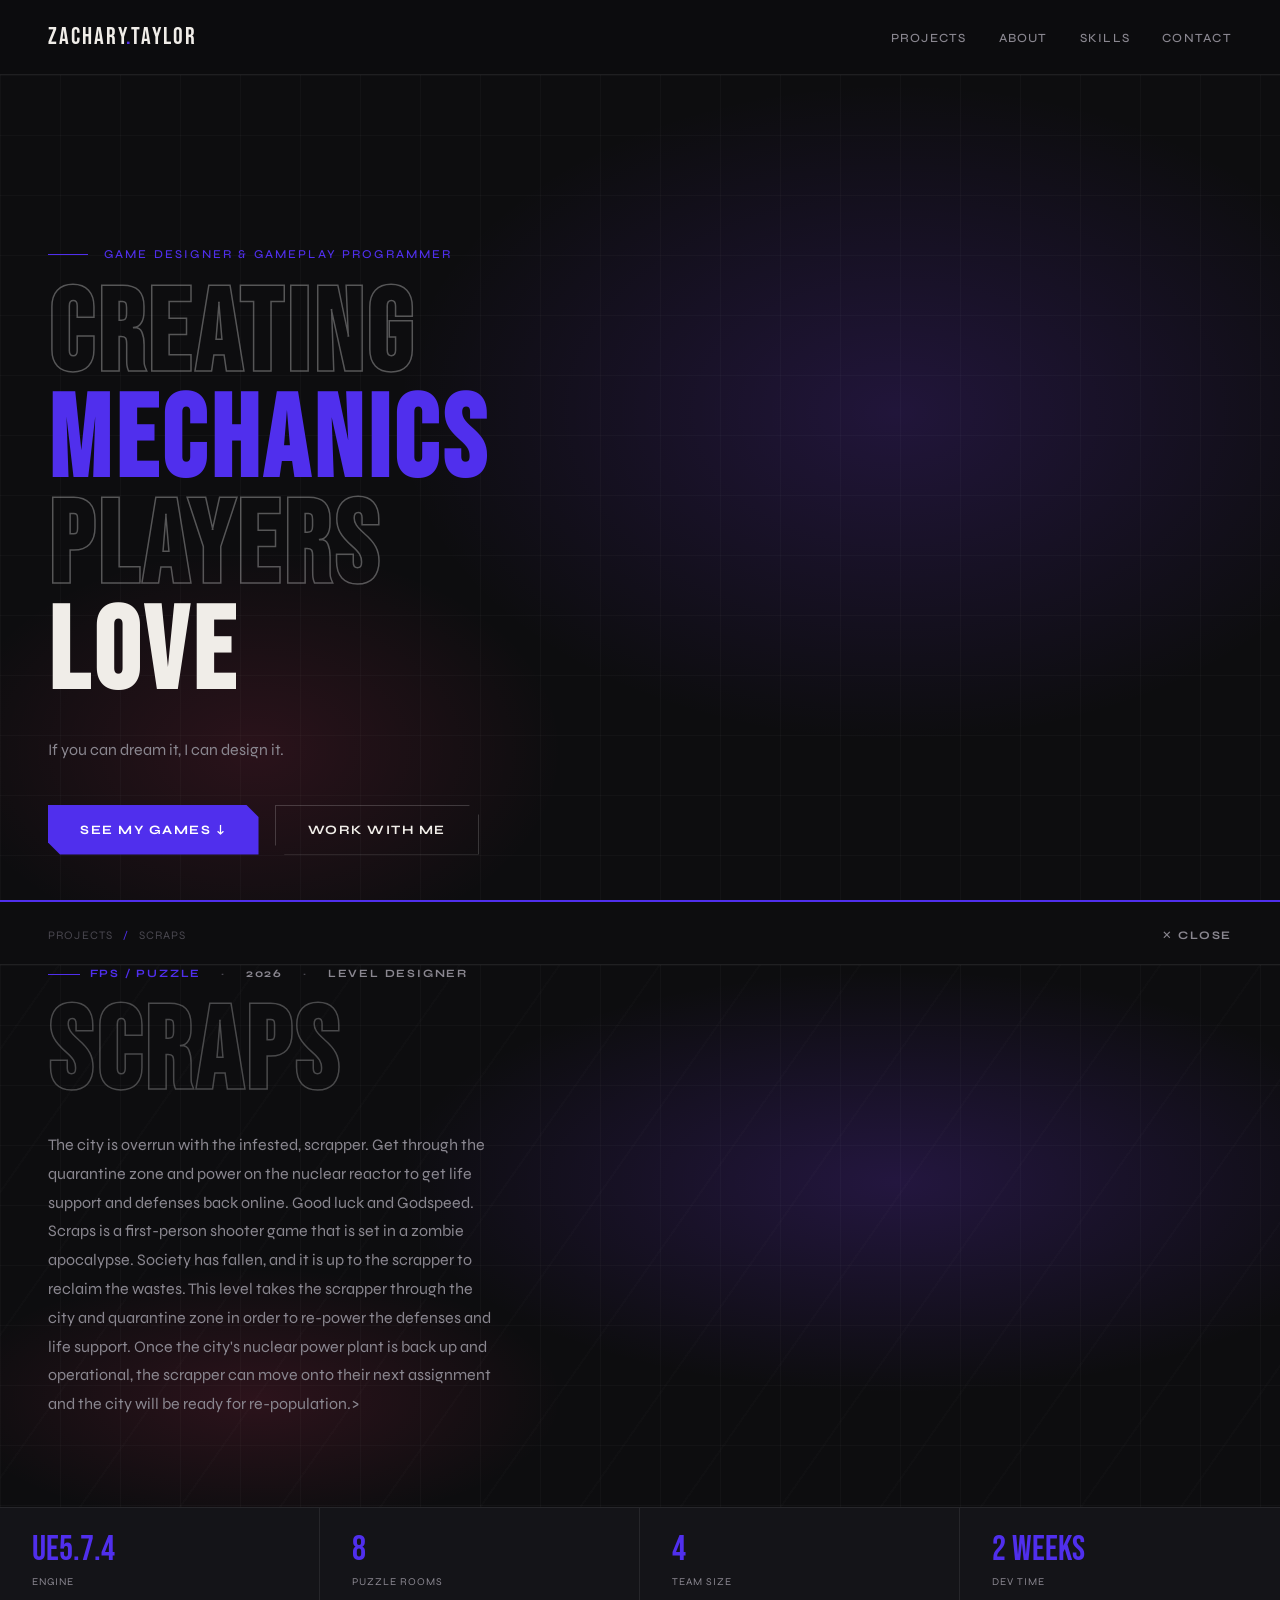
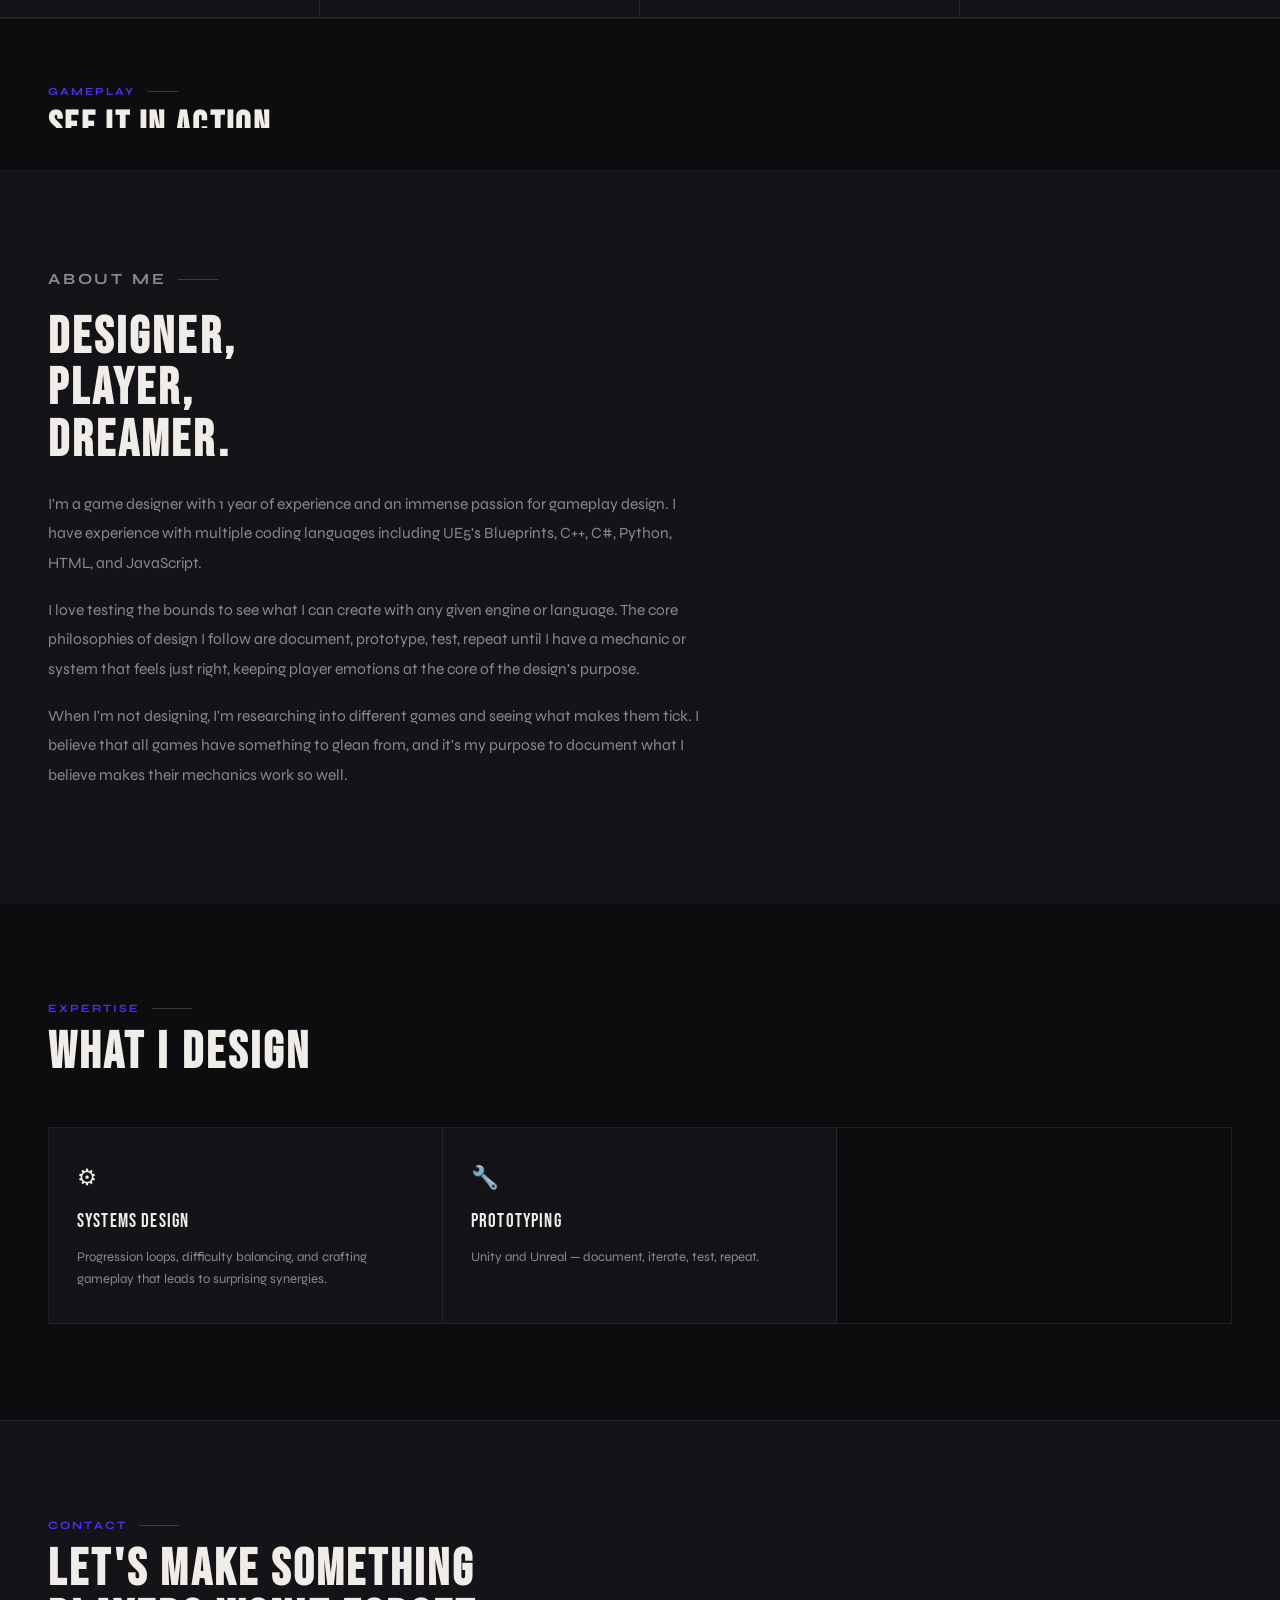
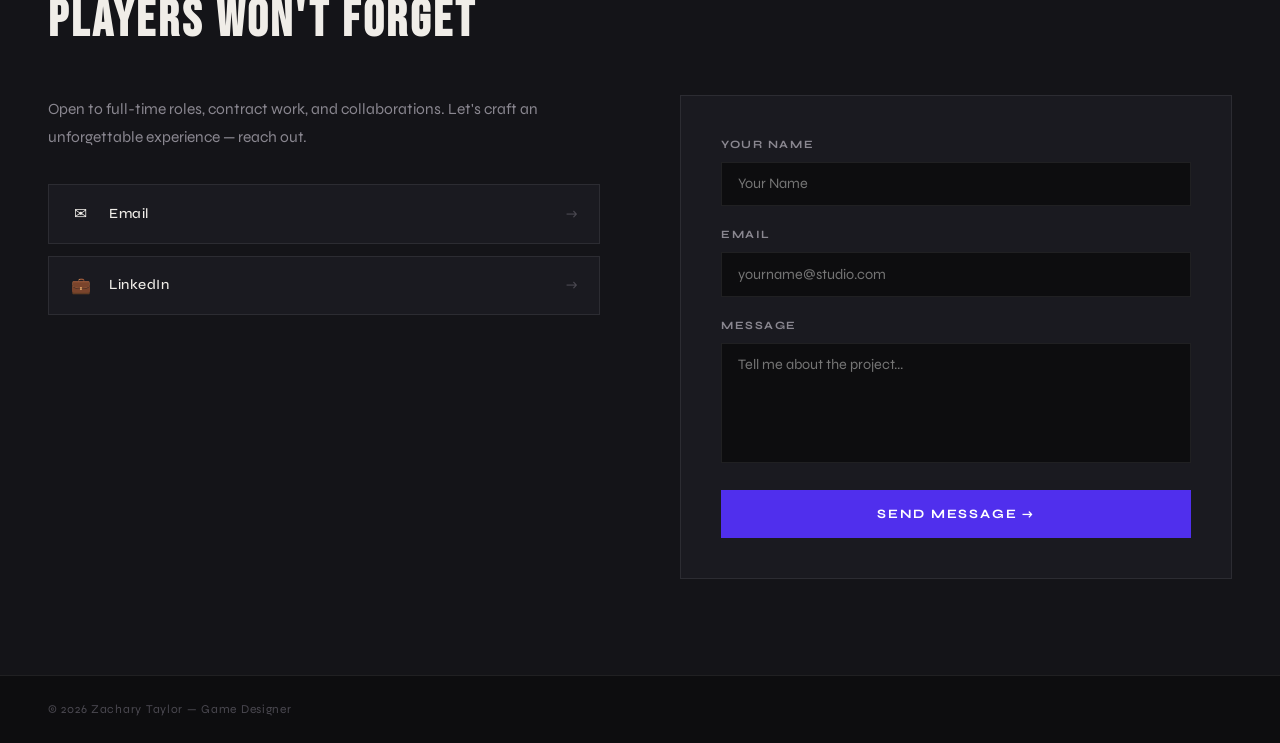
==== commit c77721d0: "Removed the duplicated tags, moved the concept pitch to the tagline, removed the play demo button. R" ====
--- a/index.html
+++ b/index.html
@@ -220,10 +220,9 @@
           <h2 class="modal-title">
             <span class="outline">Scraps</span>
           </h2>
-          <p class="modal-tagline">The city is overrun with the infested, scrapper. Get through the quarantine zone and power on the nuclear reactor to get life support and defenses back online. Good luck and Godspeed.</p>
-          <div class="btn-row">
-            <a href="https://github.com/SaltBySeries/ZMTaylor1PortfolioWebsite/releases/download/v1.0/TeamHowlite_23_728PM.Zachary.Taylor.zip" target="_blank" rel="noopener noreferrer" class="btn btn-primary">▶ Play the Demo</a>
-          </div>
+          <p class="modal-tagline">The city is overrun with the infested, scrapper. Get through the quarantine zone and power on the nuclear reactor to get life support and defenses back online. Good luck and Godspeed.<br>Scraps is a first-person shooter game that is set in a zombie apocalypse. Society has fallen, and it is up to the scrapper to reclaim the wastes. This level takes the scrapper
+          through the city and quarantine zone in order to re-power the defenses and life support. Once the city's nuclear power plant is back up and operational, the scrapper can move onto their
+          next assignment and the city will be ready for re-population.></p>
         </div>
       </div>
 
@@ -233,36 +232,6 @@
         <div class="modal-stat"><span class="modal-stat-num">8</span><span class="modal-stat-label">Puzzle Rooms</span></div>
         <div class="modal-stat"><span class="modal-stat-num">4</span><span class="modal-stat-label">Team Size</span></div>
         <div class="modal-stat"><span class="modal-stat-num">2 weeks</span><span class="modal-stat-label">Dev Time</span></div>
-      </div>
-
-      <!-- OVERVIEW -->
-      <div class="modal-section">
-        <p class="modal-section-label">Overview</p>
-        <h3 class="modal-section-title">The Concept</h3>
-        <div class="modal-overview-grid">
-          <div class="modal-overview-body">
-            <p>Scraps is a first-person shooter game that is set in a zombie apocalypse. Society has fallen, and it is up to the scrapper to reclaim the wastes. This level takes the scrapper
-            through the city and quarantine zone in order to re-power the defenses and life support. Once the city's nuclear power plant is back up and operational, the scrapper can move onto their
-            next assignment and the city will be ready for re-population.</p>
-          </div>
-          <div>
-            <p class="modal-info-key">Role</p>
-            <p class="modal-info-val">Level Designer · Blueprint Scripter</p>
-            <p class="modal-info-key">Platform</p>
-            <p class="modal-info-val">PC (Windows)</p>
-            <p class="modal-info-key">Engine</p>
-            <p class="modal-info-val">Unreal Engine 5.7.4</p>
-            <p class="modal-info-key">Tools & Tech</p>
-            <div class="modal-tag-list">
-              <span class="modal-tag">UE5 Blueprints</span>
-              <span class="modal-tag">FAB</span>
-              <span class="modal-tag">Puzzle Design</span>
-            </div>
-            <br>
-            <p class="modal-info-key">Status</p>
-            <p class="modal-info-val" style="color:var(--accent)">● Finished</p>
-          </div>
-        </div>
       </div>
 
       <!-- VIDEO EMBED -->
@@ -369,7 +338,8 @@
           <div class="step-drawer">
             <div class="step-drawer-inner">
               <div class="step-drawer-content">
-                <p class="step-body-text">Blocking out the level took up most of our development time, and we had to adopt varying strategies to ensure we could get the full level made in 4 days. We ended up having to scrap portions of our project due to time constraints, but overall finished with a consistent and believable level flow.</p>
+                <p class="step-body-text">Blocking out the level took up most of our development time, and we had to adopt varying strategies to ensure we could get the full level made in 4 days.
+                  We ended up having to scrap portions of our project due to time constraints, but overall finished with a consistent and believable level flow.</p>
                 <div class="step-subcategories">
 
                   <div class="subcategory">
@@ -411,7 +381,9 @@
                 <p class="subcategory-title">Powerbox</p>
                 <p class="subcategory-desc">Screenshot of the event graph</p>
                 <div class="subcategory-images">
-                  <img src="#" alt="Overworld map">
+                  <video autoplay loop muted playsinline>
+                    <source src="./video/Powerbox.webm" type="video/webm">
+                  </video>
                 </div>
               </div>
 
@@ -419,7 +391,9 @@
                 <p class="subcategory-title">Battery Panel</p>
                 <p class="subcategory-desc">Screenshot of the event graph</p>
                 <div class="subcategory-images">
-                  <img src="#" alt="Flowchart">
+                  <video autoplay loop muted playsinline>
+                    <source src="./video/BatteryPanel.webm" type="video/webm">
+                  </video>
                 </div>
               </div>
 
@@ -427,7 +401,9 @@
                 <p class="subcategory-title">Battery Charger</p>
                 <p class="subcategory-desc">Screenshot of the event graph</p>
                 <div class="subcategory-images">
-                  <img src="#" alt="Flowchart">
+                  <video autoplay loop muted playsinline>
+                    <source src="./video/BatteryCharger.webm" type="video/webm">
+                  </video>
                 </div>
               </div>
 
@@ -435,7 +411,9 @@
                 <p class="subcategory-title">Keycard Reader</p>
                 <p class="subcategory-desc">Screenshot of the event graph</p>
                 <div class="subcategory-images">
-                  <img src="#" alt="Flowchart">
+                  <video autoplay loop muted playsinline>
+                    <source src="./video/Keycard.webm" type="video/webm">
+                  </video>
                 </div>
               </div>
 
@@ -488,16 +466,16 @@
                       <p class="subcategory-desc">Beta playtest feedback mostly discussed visual errors...</p>
                       <div class="slideshow" data-slideshow="beta">
                         <div class="slideshow-track">
-                          <img src="#" alt="Beta screenshot 1" class="active">
-                          <img src="#" alt="Beta screenshot 2">
-                          <img src="#" alt="Beta screenshot 3">
-                          <img src="#" alt="Beta screenshot 4">
-                          <img src="#" alt="Beta screenshot 5">
-                          <img src="#" alt="Beta screenshot 6">
-                          <img src="#" alt="Beta screenshot 7">
-                          <img src="#" alt="Beta screenshot 8">
-                          <img src="#" alt="Beta screenshot 9">
-                          <img src="#" alt="Beta screenshot 10">
+                          <img src="./img/Betascreenshot1.png" alt="Beta screenshot 1" class="active">
+                          <img src="./img/Betascreenshot2.png" alt="Beta screenshot 2">
+                          <img src="./img/Betascreenshot3.png" alt="Beta screenshot 3">
+                          <img src="./img/Betascreenshot4.png" alt="Beta screenshot 4">
+                          <img src="./img/Betascreenshot5.png" alt="Beta screenshot 5">
+                          <img src="./img/Betascreenshot6.png" alt="Beta screenshot 6">
+                          <img src="./img/Betascreenshot7.png" alt="Beta screenshot 7">
+                          <img src="./img/BetaScreenshot8.png" alt="Beta screenshot 8">
+                          <img src="./img/BetaScreenshot9.png" alt="Beta screenshot 9">
+                          <img src="./img/Betascreenshot10.png" alt="Beta screenshot 10">
                         </div>
                         <button class="slideshow-btn prev" aria-label="Previous">‹</button>
                         <button class="slideshow-btn next" aria-label="Next">›</button>
--- a/css/style.css
+++ b/css/style.css
@@ -578,6 +578,10 @@
   border: 1px solid var(--border);
   transition: border-color 0.2s;
   border-radius: 4px;
+}
+
+.subcategory-images img[src$=".gif"] {
+  object-fit: contain;
 }
 
 .subcategory-images img:hover {
